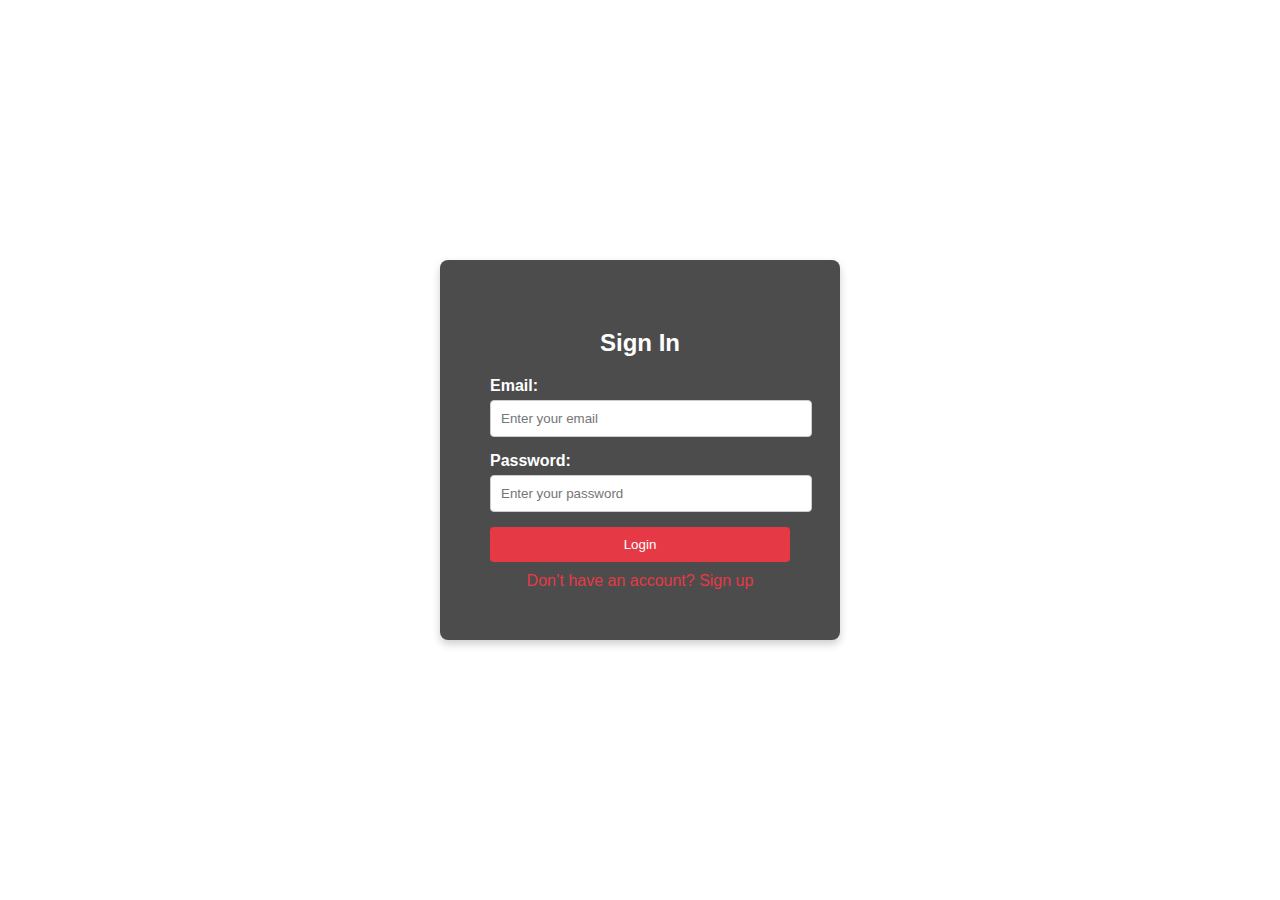
==== loginn.html @ cb045880 "login page added" ====
<!DOCTYPE html>
<html lang="en">
<head>
  <meta charset="UTF-8">
  <meta name="viewport" content="width=device-width, initial-scale=1.0">
  <title>Login and Signup</title>
  <style>
    body {
      display: flex;
      justify-content: center;
      align-items: center;
      height: 100vh;
      margin: 0;
      font-family: Arial, sans-serif;
      background-image: url('background.jpg'); /* Replace 'background.jpg' with your desired image */
      background-size: cover;
      background-position: center;
    }

    .container {
      width: 300px;
      padding: 50px;
      background: rgba(0, 0, 0, 0.7); /* Black translucent background */
      color: white; /* White text for better visibility */
      border-radius: 8px;
      box-shadow: 0 4px 8px rgba(0, 0, 0, 0.2);
    }

    .header {
      text-align: center;
      margin-bottom: 20px;
    }

    .form-section {
      display: none;
    }

    .form-section.active {
      display: block;
    }

    .form-group {
      margin-bottom: 15px;
    }

    label {
      display: block;
      margin-bottom: 5px;
      font-weight: bold;
    }

    input {
      width: 100%;
      padding: 10px;
      border: 1px solid #ccc;
      border-radius: 4px;
    }

    .btn {
      width: 100%;
      padding: 10px;
      background-color: #e63946;
      color: white;
      border: none;
      border-radius: 4px;
      cursor: pointer;
    }

    .btn:hover {
      background-color: #e63946;
    }

    .toggle-btn {
      text-align: center;
      margin-top: 10px;
      cursor: pointer;
      color: #e63946;
    }

    .toggle-btn:hover {
      text-decoration: underline;
    }
  </style>
</head>
<body>
  <div class="container">
    <div class="header">
      <h2 id="form-title">Sign In</h2>
    </div>

    <div id="sign-in" class="form-section active">
      <div class="form-group">
        <label for="sign-in-email">Email:</label>
        <input type="email" id="sign-in-email" placeholder="Enter your email">
      </div>
      <div class="form-group">
        <label for="sign-in-password">Password:</label>
        <input type="password" id="sign-in-password" placeholder="Enter your password">
      </div>
      <a href="games.html"><button class="btn" id="sign-in-btn">Login</button></a>
    </div>

    <div id="sign-up" class="form-section">
      <div class="form-group">
        <label for="sign-up-name">Name:</label>
        <input type="text" id="sign-up-name" placeholder="Enter your name">
      </div>
      <div class="form-group">
        <label for="sign-up-email">Email:</label>
        <input type="email" id="sign-up-email" placeholder="Enter your email">
      </div>
      <div class="form-group">
        <label for="sign-up-password">Password:</label>
        <input type="password" id="sign-up-password" placeholder="Enter your password">
      </div>
      <button class="btn" id="sign-up-btn">Sign Up</button>
    </div>

    <div class="toggle-btn" id="toggle-link">
      Don’t have an account? Sign up
    </div>
  </div>

  <script>
    const toggleLink = document.getElementById('toggle-link');
    const formTitle = document.getElementById('form-title');
    const signInForm = document.getElementById('sign-in');
    const signUpForm = document.getElementById('sign-up');

    toggleLink.addEventListener('click', () => {
      if (signInForm.classList.contains('active')) {
        signInForm.classList.remove('active');
        signUpForm.classList.add('active');
        formTitle.textContent = 'Sign Up';
        toggleLink.textContent = 'Already have an account? Sign in';
      } else {
        signUpForm.classList.remove('active');
        signInForm.classList.add('active');
        formTitle.textContent = 'Sign In';
        toggleLink.textContent = 'Don’t have an account? Sign up';
      }
    });
  </script>
</body>
</html>
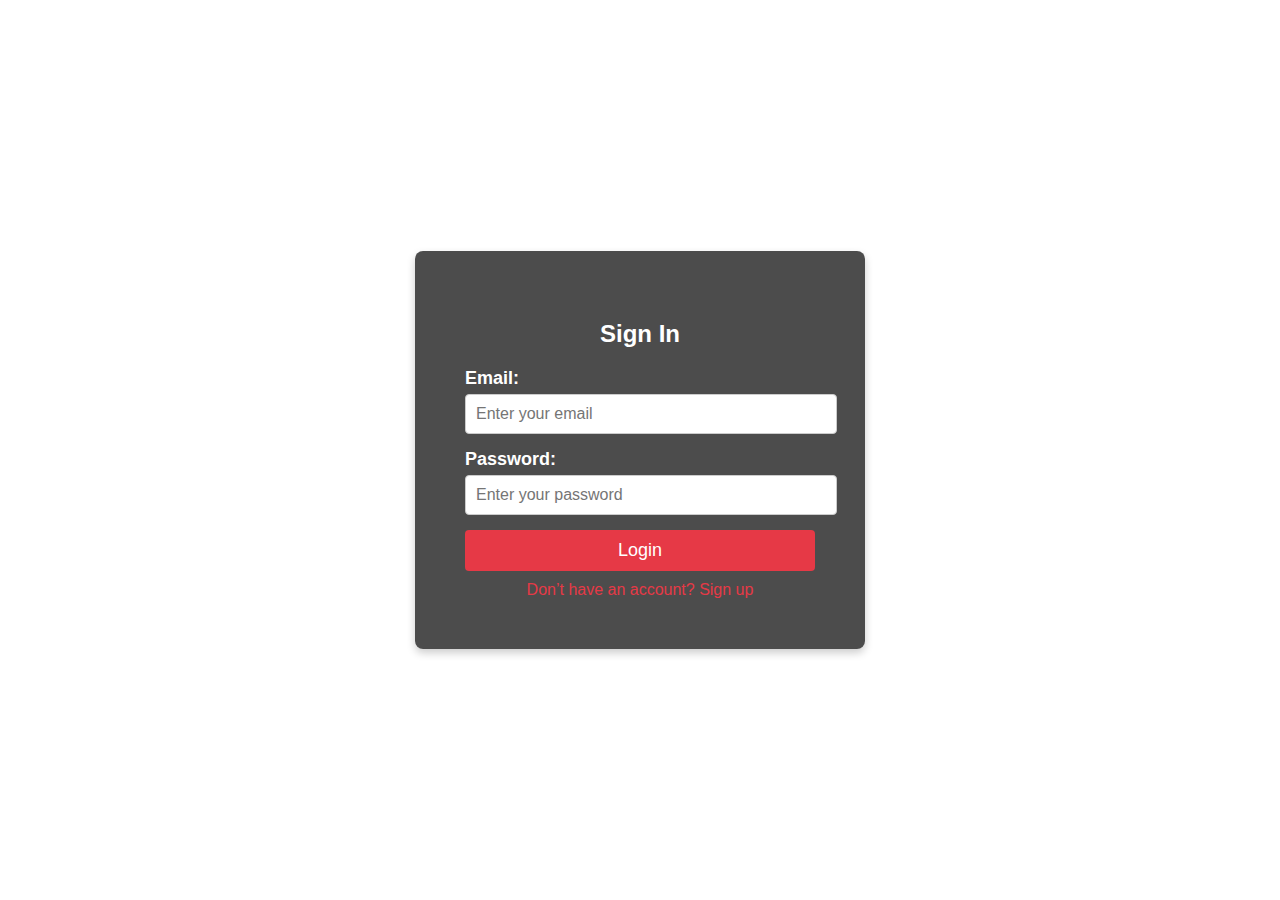
==== commit 05415909: "login added" ====
--- a/loginn.html
+++ b/loginn.html
@@ -12,16 +12,16 @@
       height: 100vh;
       margin: 0;
       font-family: Arial, sans-serif;
-      background-image: url('background.jpg'); /* Replace 'background.jpg' with your desired image */
+      background-image: url('background.jpg');
       background-size: cover;
       background-position: center;
     }
 
     .container {
-      width: 300px;
+      width: 350px;
       padding: 50px;
-      background: rgba(0, 0, 0, 0.7); /* Black translucent background */
-      color: white; /* White text for better visibility */
+      background: rgba(0, 0, 0, 0.7);
+      color: white;
       border-radius: 8px;
       box-shadow: 0 4px 8px rgba(0, 0, 0, 0.2);
     }
@@ -47,6 +47,7 @@
       display: block;
       margin-bottom: 5px;
       font-weight: bold;
+      font-size: 18px;
     }
 
     input {
@@ -54,6 +55,7 @@
       padding: 10px;
       border: 1px solid #ccc;
       border-radius: 4px;
+      font-size: 16px;
     }
 
     .btn {
@@ -64,10 +66,11 @@
       border: none;
       border-radius: 4px;
       cursor: pointer;
+      font-size: 18px;
     }
 
     .btn:hover {
-      background-color: #e63946;
+      background-color: #d62828;
     }
 
     .toggle-btn {
@@ -75,6 +78,7 @@
       margin-top: 10px;
       cursor: pointer;
       color: #e63946;
+      font-size: 16px;
     }
 
     .toggle-btn:hover {
@@ -97,7 +101,7 @@
         <label for="sign-in-password">Password:</label>
         <input type="password" id="sign-in-password" placeholder="Enter your password">
       </div>
-      <a href="games.html"><button class="btn" id="sign-in-btn">Login</button></a>
+      <a href="profile.html"><button class="btn" id="sign-in-btn">Login</button></a>
     </div>
 
     <div id="sign-up" class="form-section">
@@ -112,6 +116,10 @@
       <div class="form-group">
         <label for="sign-up-password">Password:</label>
         <input type="password" id="sign-up-password" placeholder="Enter your password">
+      </div>
+      <div class="form-group">
+        <label for="sign-up-age">Age:</label>
+        <input type="number" id="sign-up-age" placeholder="Enter your age">
       </div>
       <button class="btn" id="sign-up-btn">Sign Up</button>
     </div>
@@ -140,6 +148,33 @@
         toggleLink.textContent = 'Don’t have an account? Sign up';
       }
     });
+
+    document.getElementById('sign-up-btn').addEventListener('click', () => {
+      const name = document.getElementById('sign-up-name').value;
+      const email = document.getElementById('sign-up-email').value;
+      const age = document.getElementById('sign-up-age').value;
+
+      if (name.trim() === "" || age.trim() === "" || email.trim() === "") {
+        alert("Please fill out all fields.");
+        return;
+      }
+
+      sessionStorage.setItem('userName', name);
+      sessionStorage.setItem('userEmail', email);
+      sessionStorage.setItem('userAge', age);
+      window.location.href = 'profile.html';
+    });
+
+    document.getElementById('sign-in-btn').addEventListener('click', () => {
+      const email = document.getElementById('sign-in-email').value;
+
+      if (email.trim() === "") {
+        alert("Please enter your email.");
+        return;
+      }
+
+      sessionStorage.setItem('userEmail', email);
+    });
   </script>
 </body>
 </html>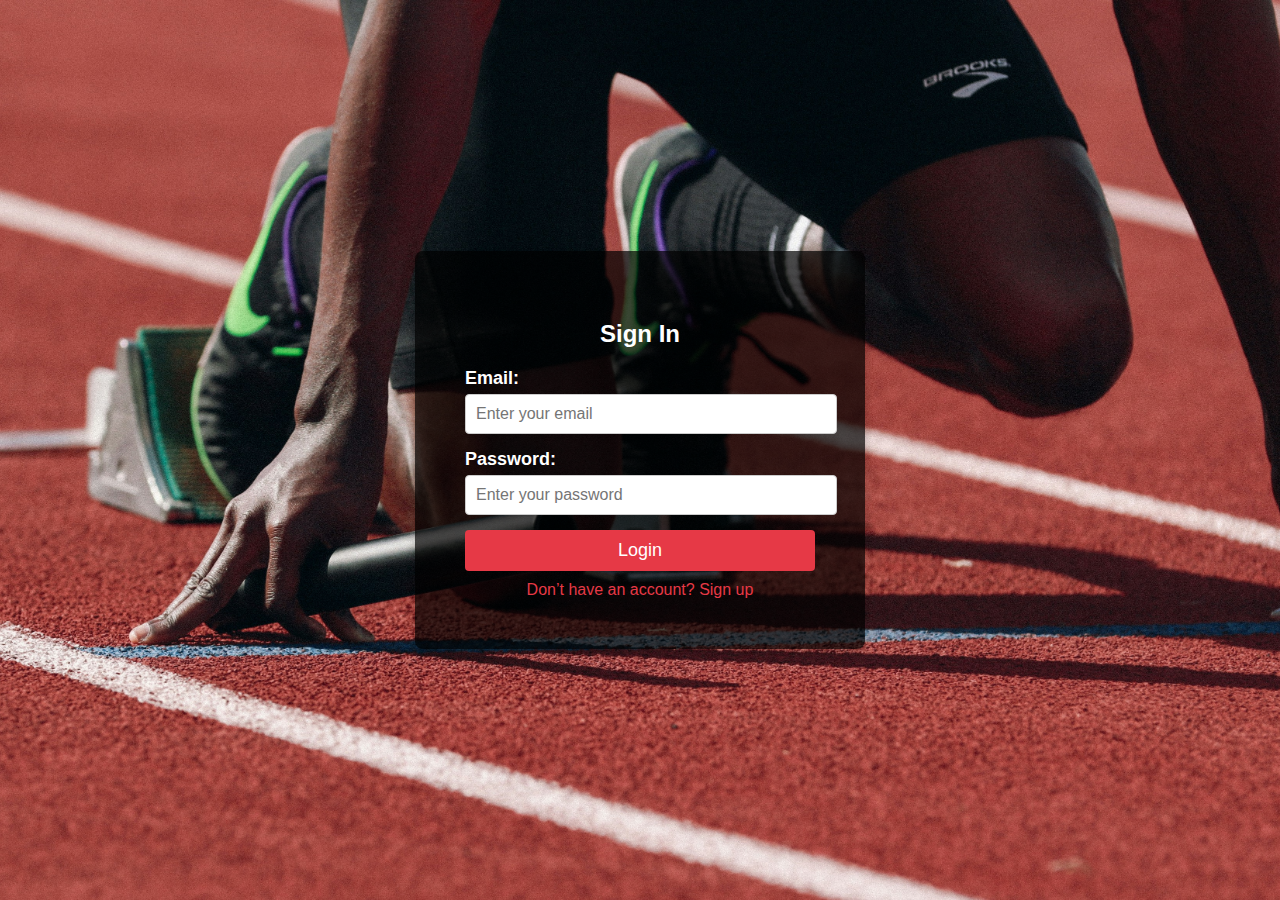
==== commit 5ece6092: "improving css & html" ====
--- a/loginn.html
+++ b/loginn.html
@@ -12,7 +12,7 @@
       height: 100vh;
       margin: 0;
       font-family: Arial, sans-serif;
-      background-image: url('background.jpg');
+      background-image:url(background.jpg);
       background-size: cover;
       background-position: center;
     }
